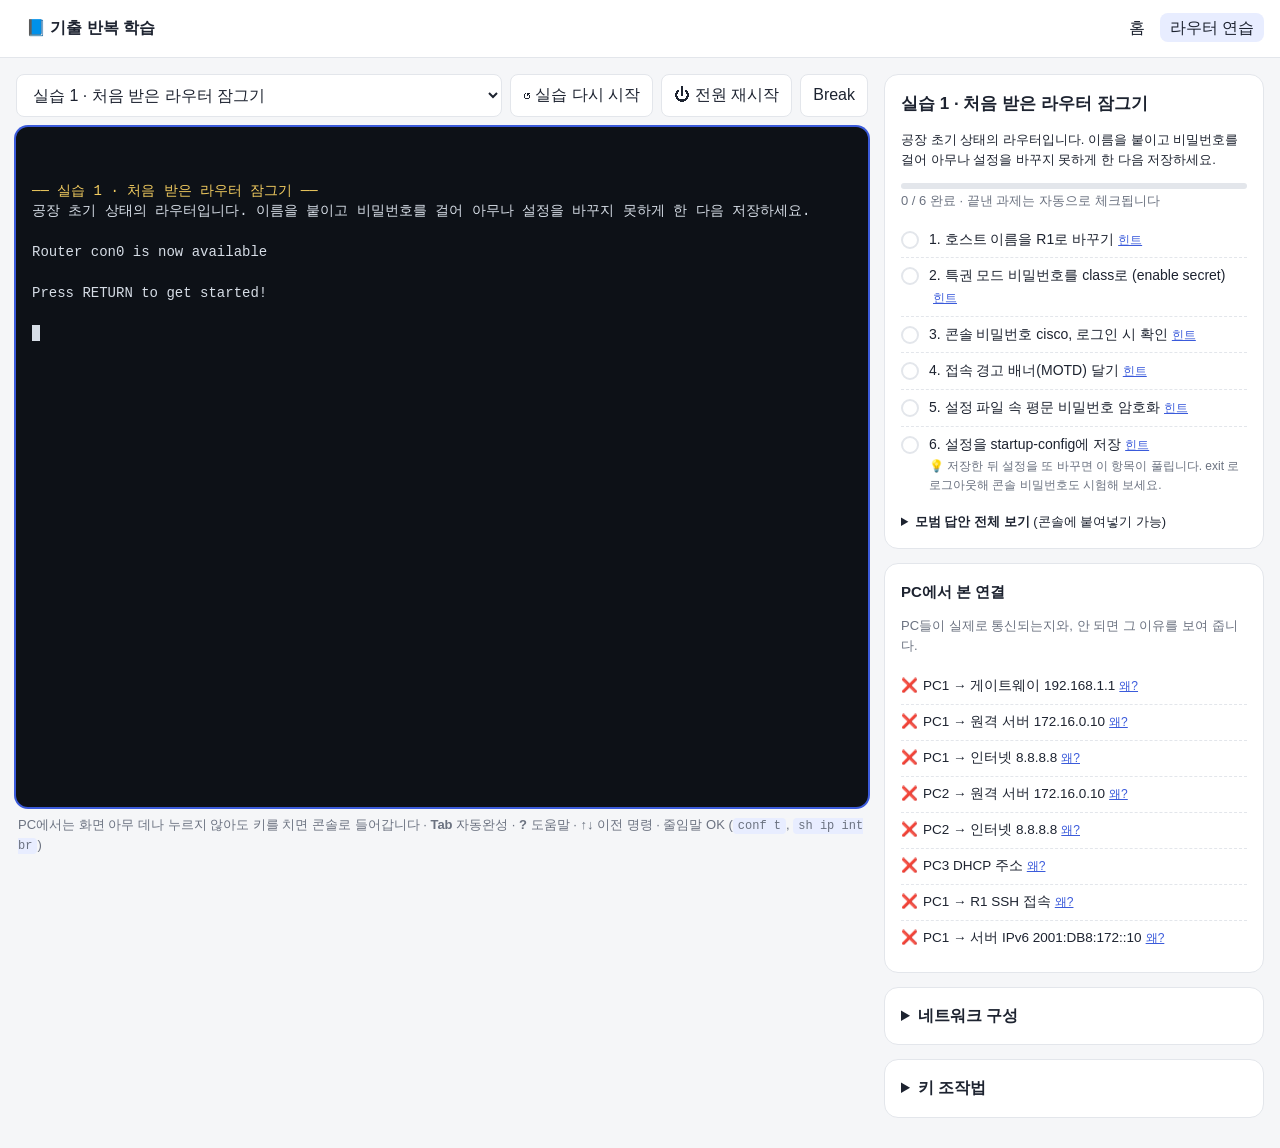
==== router/index.html @ a9b128b2 "Cisco 라우터 콘솔 연습장 추가 - IOS 스타일 명령 415개(README 목록 그대로)를 브라우저에서 입력하는 시뮬레이터 - 실습 14개 + 자유 연습: 시작 상태 자동 구" ====
<!doctype html>
<html lang="ko">
<head>
  <meta charset="utf-8">
  <meta name="viewport" content="width=device-width, initial-scale=1">
  <title>라우터 콘솔 연습장</title>
  <link rel="stylesheet" href="router.css">
</head>
<body>
  <header class="topbar">
    <a class="brand" href="../index.html">📘 <span class="brand-text">기출 반복 학습</span></a>
    <nav>
      <a href="../index.html">홈</a>
      <a class="on" href="./">라우터 연습</a>
    </nav>
  </header>

  <main class="wrap">
    <section class="left">
      <div class="toolbar">
        <select id="labSel" aria-label="실습 선택"></select>
        <button id="restartBtn" title="이 실습을 처음 상태로">↺ 실습 다시 시작</button>
        <button id="powerBtn" title="저장하지 않은 설정이 사라집니다">⏻ 전원 재시작</button>
        <button id="breakBtn" title="부팅 중에 누르면 ROMMON 진입">Break</button>
      </div>
      <div id="term" class="term" tabindex="0" aria-label="라우터 콘솔">
        <div id="screen"></div>
      </div>
      <div class="mobile-input">
        <input id="mInput" type="text" autocomplete="off" autocapitalize="off" spellcheck="false" placeholder="명령 입력 (예: sh ip int br)">
        <div class="mkeys">
          <button data-k="enter" class="primary">↵</button>
          <button data-k="tab">Tab</button>
          <button data-k="?">?</button>
          <button data-k="up">↑</button>
          <button data-k="down">↓</button>
          <button data-k="ctrlz">^Z</button>
          <button data-k="ctrlc">^C</button>
          <button data-k="abort" title="Ctrl+Shift+6 (중단)">^6</button>
        </div>
      </div>
      <p class="hint muted">PC에서는 화면 아무 데나 누르지 않아도 키를 치면 콘솔로 들어갑니다 · <b>Tab</b> 자동완성 · <b>?</b> 도움말 · <b>↑↓</b> 이전 명령 · 줄임말 OK (<code>conf t</code>, <code>sh ip int br</code>)</p>
    </section>

    <aside class="right">
      <section class="card" id="labCard"></section>
      <section class="card">
        <h3>PC에서 본 연결</h3>
        <p class="muted small">PC들이 실제로 통신되는지와, 안 되면 그 이유를 보여 줍니다.</p>
        <ul id="pcList" class="pclist"></ul>
      </section>
      <section class="card">
        <details>
          <summary><b>네트워크 구성</b></summary>
<pre class="topo">                ISP 203.0.113.1 ── Internet 8.8.8.8, 1.1.1.1
                 │
                 │ G0/1  203.0.113.0/30
PC1 .10  ──┐     │
PC3 DHCP ──┼─ SW1 ── R1 ──────────── R2 ── 172.16.0.0/24 ── SRV .10
PC2 .20  ──┘   G0/0   S0/0/0 (DTE)
         192.168.1.0/24  10.0.0.0/30</pre>
          <table class="mini">
            <tr><th>장비</th><th>주소</th></tr>
            <tr><td>PC1 · PC2</td><td>192.168.1.10 · .20 /24, GW .1 (PC1은 TFTP 서버)</td></tr>
            <tr><td>PC3</td><td>DHCP</td></tr>
            <tr><td>R2</td><td>S0/1/0 10.0.0.2/30 · 2001:DB8:12::2 · Lo0 2.2.2.2<br>HDLC · RIPv2 · OSPF 영역 0 · EIGRP 100</td></tr>
            <tr><td>SRV</td><td>172.16.0.10 · 2001:DB8:172::10</td></tr>
            <tr><td>ISP</td><td>203.0.113.1/30 · 공인 대역 198.51.100.0/29</td></tr>
            <tr><td>R1이 쓸 주소</td><td>G0/0 192.168.1.1/24 · S0/0/0 10.0.0.1/30 · G0/1 203.0.113.2/30 · Lo0 1.1.1.1/32 · IPv6 G0/0 2001:DB8:1::1/64, S0/0/0 2001:DB8:12::1/64</td></tr>
          </table>
        </details>
      </section>
      <section class="card">
        <details>
          <summary><b>키 조작법</b></summary>
          <table class="mini">
            <tr><td><kbd>Tab</kbd></td><td>명령어 자동완성</td></tr>
            <tr><td><kbd>?</kbd></td><td>지금 칠 수 있는 명령 목록</td></tr>
            <tr><td><kbd>↑</kbd> <kbd>↓</kbd> / <kbd>Ctrl+P</kbd> <kbd>Ctrl+N</kbd></td><td>이전·다음 명령</td></tr>
            <tr><td><kbd>Space</kbd> <kbd>Enter</kbd> <kbd>q</kbd></td><td>--More-- 에서 다음 쪽 · 한 줄 · 그만</td></tr>
            <tr><td><kbd>Ctrl+Z</kbd></td><td>특권 EXEC 모드로 바로</td></tr>
            <tr><td><kbd>Ctrl+C</kbd> / <kbd>Esc</kbd></td><td>입력 취소 · 입력 줄 비우기</td></tr>
            <tr><td><kbd>Ctrl+A</kbd> <kbd>Ctrl+E</kbd></td><td>줄 맨 앞 · 맨 끝</td></tr>
            <tr><td><kbd>Ctrl+B</kbd> <kbd>Ctrl+F</kbd></td><td>커서 한 칸 왼쪽 · 오른쪽</td></tr>
            <tr><td><kbd>Ctrl+U</kbd> <kbd>Ctrl+K</kbd> <kbd>Ctrl+D</kbd></td><td>커서 앞 · 뒤 · 한 글자 지우기</td></tr>
            <tr><td><kbd>Ctrl+R</kbd> <kbd>Ctrl+L</kbd></td><td>입력 줄 다시 보기 · 화면 지우기</td></tr>
            <tr><td><kbd>Ctrl+Shift+6</kbd></td><td>ping·traceroute·이름 조회 중단</td></tr>
            <tr><td><kbd>Ctrl+Break</kbd> / <kbd>Pause</kbd></td><td>키보드로 Break 보내기</td></tr>
          </table>
        </details>
      </section>
    </aside>
  </main>

  <script src="engine.js"></script>
  <script src="commands.js"></script>
  <script src="labs-text.js"></script>
  <script src="labs.js"></script>
  <script src="ui.js"></script>
</body>
</html>
---- router/router.css ----
:root {
  --bg: #f5f6f8; --card: #ffffff; --text: #1d2330; --muted: #6b7280; --line: #e3e6eb;
  --primary: #3b5bdb; --primary-soft: #e8edff; --good: #1f9d55; --good-soft: #e3f6ea; --bad: #d93838; --bad-soft: #fde8e8;
  --term-bg: #0d1117; --term-fg: #d6dde6; --term-dim: #7d8590; --term-accent: #7ee787;
}
@media (prefers-color-scheme: dark) {
  :root { --bg: #12151c; --card: #1b1f29; --text: #e6e8ee; --muted: #9aa1ad; --line: #2c3240; --primary: #7b93ff; --primary-soft: #232b48; --good: #4ccb7f; --good-soft: #17301f; --bad: #ff6b6b; --bad-soft: #3a1c1f; }
}
* { box-sizing: border-box; }
body { margin: 0; background: var(--bg); color: var(--text); font-family: -apple-system, BlinkMacSystemFont, "Apple SD Gothic Neo", "Malgun Gothic", "Noto Sans KR", sans-serif; line-height: 1.55; }
a { color: inherit; text-decoration: none; }
.topbar { position: sticky; top: 0; z-index: 10; display: flex; justify-content: space-between; align-items: center; padding: 10px 16px; background: var(--card); border-bottom: 1px solid var(--line); }
.topbar a { padding: 6px 10px; border-radius: 8px; }
.topbar a:hover, .topbar a.on { background: var(--primary-soft); }
.brand { font-weight: 700; }
.wrap { display: grid; grid-template-columns: minmax(0, 1fr) 380px; gap: 16px; max-width: 1400px; margin: 0 auto; padding: 16px; }
@media (max-width: 960px) { .wrap { grid-template-columns: 1fr; } }
.toolbar { display: flex; flex-wrap: wrap; gap: 8px; margin-bottom: 10px; }
.toolbar select, .toolbar button { font: inherit; padding: 8px 12px; border-radius: 8px; border: 1px solid var(--line); background: var(--card); color: var(--text); cursor: pointer; }
.toolbar select { flex: 1; min-width: 200px; }
.toolbar button:hover { border-color: var(--primary); }
#breakBtn.armed { border-color: #f0ad00; background: #fff4d6; color: #7a5300; }
.term { background: var(--term-bg); color: var(--term-fg); border-radius: 12px; padding: 14px 16px; height: calc(100vh - 220px); min-height: 380px; overflow-y: auto; font-family: "D2Coding", "JetBrains Mono", Menlo, Consolas, "Courier New", monospace; font-size: 14px; line-height: 1.45; outline: none; white-space: pre-wrap; word-break: break-all; cursor: text; }
.term:focus { box-shadow: 0 0 0 2px var(--primary); }
.term .cur { background: var(--term-fg); color: var(--term-bg); }
.term.blur .cur { background: transparent; outline: 1px solid var(--term-dim); color: var(--term-fg); }
.term .more { background: var(--term-fg); color: var(--term-bg); }
.term .sys { color: #f2cc60; }
.hint { font-size: 13px; margin: 8px 2px 0; }
.muted { color: var(--muted); }
.small { font-size: 13px; }
code, kbd { font-family: Menlo, Consolas, monospace; font-size: 12px; background: var(--primary-soft); padding: 1px 5px; border-radius: 4px; }
.mobile-input { display: none; margin-top: 8px; }
.mobile-input input { width: 100%; font: 15px Menlo, Consolas, monospace; padding: 10px 12px; border-radius: 10px; border: 1px solid var(--line); background: var(--card); color: var(--text); }
.mkeys { display: flex; gap: 6px; margin-top: 6px; flex-wrap: wrap; }
.mkeys button { flex: 1; min-width: 44px; padding: 8px 6px; border-radius: 8px; border: 1px solid var(--line); background: var(--card); color: var(--text); font: 14px Menlo, Consolas, monospace; }
.mkeys button.primary { background: var(--primary); color: #fff; border-color: var(--primary); }
@media (max-width: 960px), (pointer: coarse) { .mobile-input { display: block; } .term { height: 56vh; min-height: 300px; font-size: 12.5px; padding: 10px; } }
.card { background: var(--card); border: 1px solid var(--line); border-radius: 14px; padding: 16px; margin-bottom: 14px; }
.card h2 { font-size: 17px; margin: 0 0 6px; }
.card h3 { font-size: 15px; margin: 0 0 4px; }
.tasks { list-style: none; margin: 10px 0 0; padding: 0; }
.tasks li { display: grid; grid-template-columns: 22px 1fr; gap: 6px; padding: 7px 0; border-top: 1px dashed var(--line); font-size: 14px; }
.tasks li:first-child { border-top: none; }
.tasks .ck { width: 18px; height: 18px; border-radius: 50%; border: 2px solid var(--line); margin-top: 2px; display: flex; align-items: center; justify-content: center; font-size: 11px; color: #fff; }
.tasks li.done .ck { background: var(--good); border-color: var(--good); }
.tasks li.done .tt { color: var(--muted); }
.tasks .note { display: block; font-size: 12px; color: var(--muted); margin-top: 2px; }
.tasks .hintbtn { background: none; border: none; color: var(--primary); font-size: 12px; padding: 0; cursor: pointer; text-decoration: underline; margin-left: 4px; }
.tasks pre.h { margin: 6px 0 0; background: var(--term-bg); color: var(--term-fg); border-radius: 8px; padding: 8px 10px; font-size: 12px; white-space: pre-wrap; }
.progress { height: 6px; background: var(--line); border-radius: 3px; overflow: hidden; margin: 8px 0 2px; }
.progress > div { height: 100%; background: var(--good); transition: width .3s; }
.labdone { margin-top: 10px; padding: 10px 12px; border-radius: 10px; background: var(--good-soft); color: var(--good); font-weight: 700; }
details summary { cursor: pointer; }
details pre.ans { background: var(--term-bg); color: var(--term-fg); border-radius: 8px; padding: 10px 12px; font-size: 12px; white-space: pre-wrap; margin: 8px 0 0; }
.pclist { list-style: none; margin: 8px 0 0; padding: 0; }
.pclist li { padding: 7px 0; border-top: 1px dashed var(--line); font-size: 13.5px; }
.pclist li:first-child { border-top: none; }
.pclist .st { display: inline-block; width: 22px; }
.pclist .why { display: block; font-size: 12.5px; color: var(--bad); margin: 3px 0 0 22px; }
.pclist .note { color: var(--muted); font-size: 12px; margin-left: 4px; }
.pclist .whybtn { background: none; border: none; color: var(--primary); font-size: 12px; cursor: pointer; text-decoration: underline; padding: 0; margin-left: 4px; }
.topo { font-size: 11px; overflow-x: auto; background: var(--bg); padding: 8px; border-radius: 8px; margin: 8px 0; }
table.mini { width: 100%; border-collapse: collapse; font-size: 12.5px; margin-top: 6px; }
table.mini td, table.mini th { border-top: 1px solid var(--line); padding: 5px 4px; vertical-align: top; text-align: left; }
@media (max-width: 520px) { .brand-text { display: none; } .wrap { padding: 10px; } }
@media (max-width: 700px) { .term { white-space: pre; word-break: normal; overflow-x: auto; font-size: 11.5px; } }
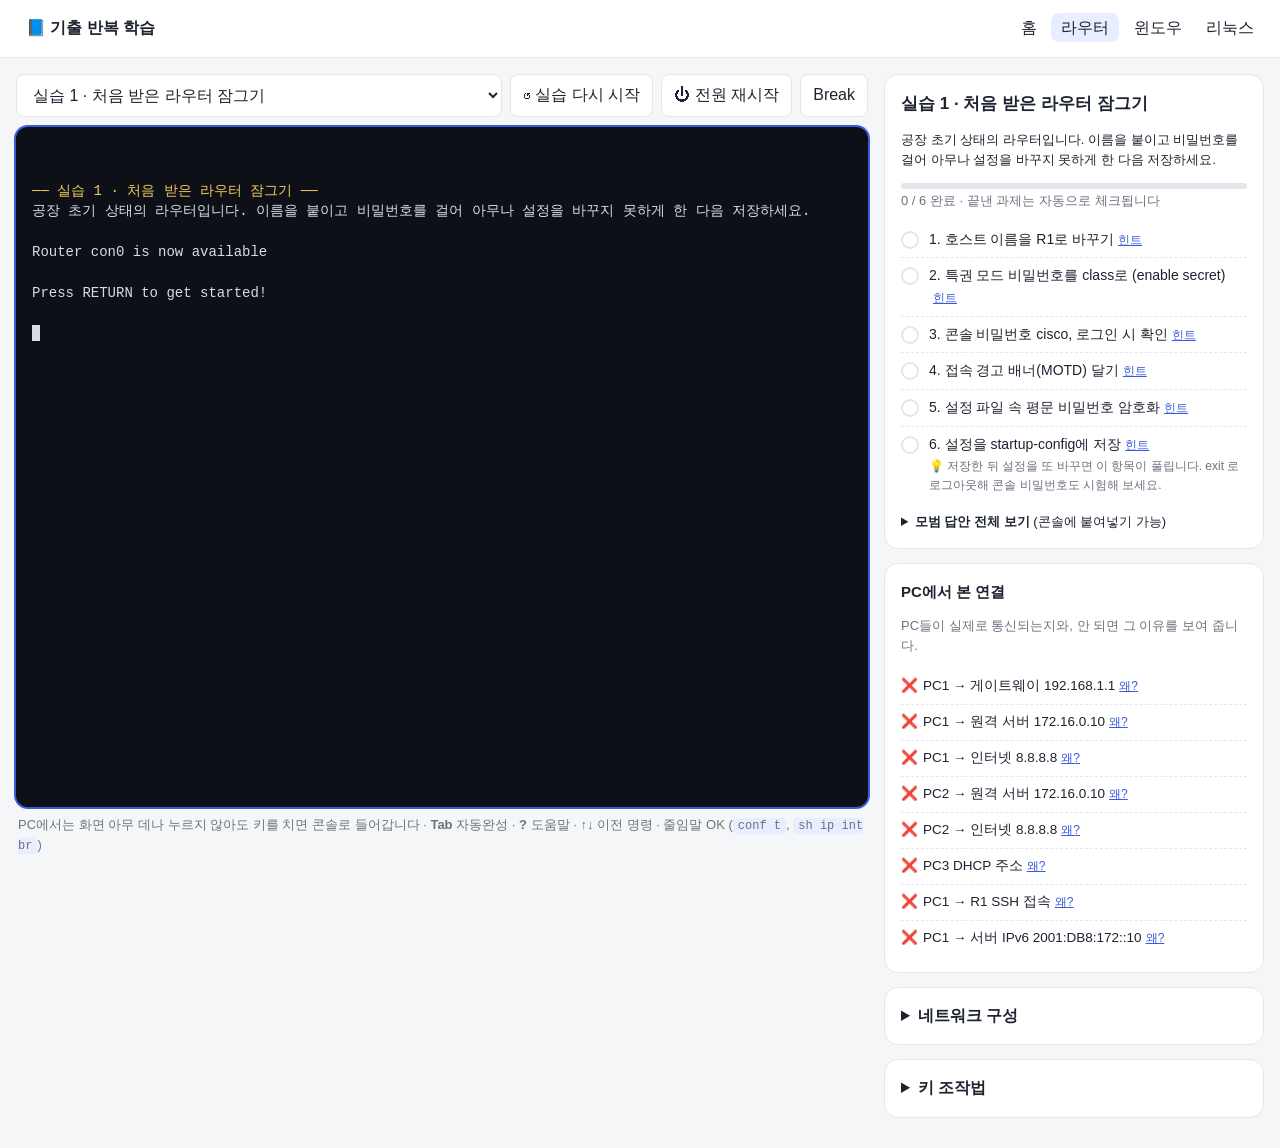
==== commit 069d6e8e: "실기 실습장 추가: 윈도우·리눅스 서버 실습장, 실기 메뉴 - windows/, linux/ 실습장(과제 각 21개) 추가, 상단에 학습 홈·실습장 간 이동 링크 - 상단 '라우터" ====
--- a/router/index.html
+++ b/router/index.html
@@ -11,7 +11,9 @@
     <a class="brand" href="../index.html">📘 <span class="brand-text">기출 반복 학습</span></a>
     <nav>
       <a href="../index.html">홈</a>
-      <a class="on" href="./">라우터 연습</a>
+      <a class="on" href="./">라우터</a>
+      <a href="../windows/">윈도우</a>
+      <a href="../linux/">리눅스</a>
     </nav>
   </header>
 
--- a/router/router.css
+++ b/router/router.css
@@ -14,7 +14,7 @@
 .topbar a:hover, .topbar a.on { background: var(--primary-soft); }
 .brand { font-weight: 700; }
 .wrap { display: grid; grid-template-columns: minmax(0, 1fr) 380px; gap: 16px; max-width: 1400px; margin: 0 auto; padding: 16px; }
-@media (max-width: 960px) { .wrap { grid-template-columns: 1fr; } }
+@media (max-width: 960px) { .wrap { grid-template-columns: minmax(0, 1fr); } }
 .toolbar { display: flex; flex-wrap: wrap; gap: 8px; margin-bottom: 10px; }
 .toolbar select, .toolbar button { font: inherit; padding: 8px 12px; border-radius: 8px; border: 1px solid var(--line); background: var(--card); color: var(--text); cursor: pointer; }
 .toolbar select { flex: 1; min-width: 200px; }
